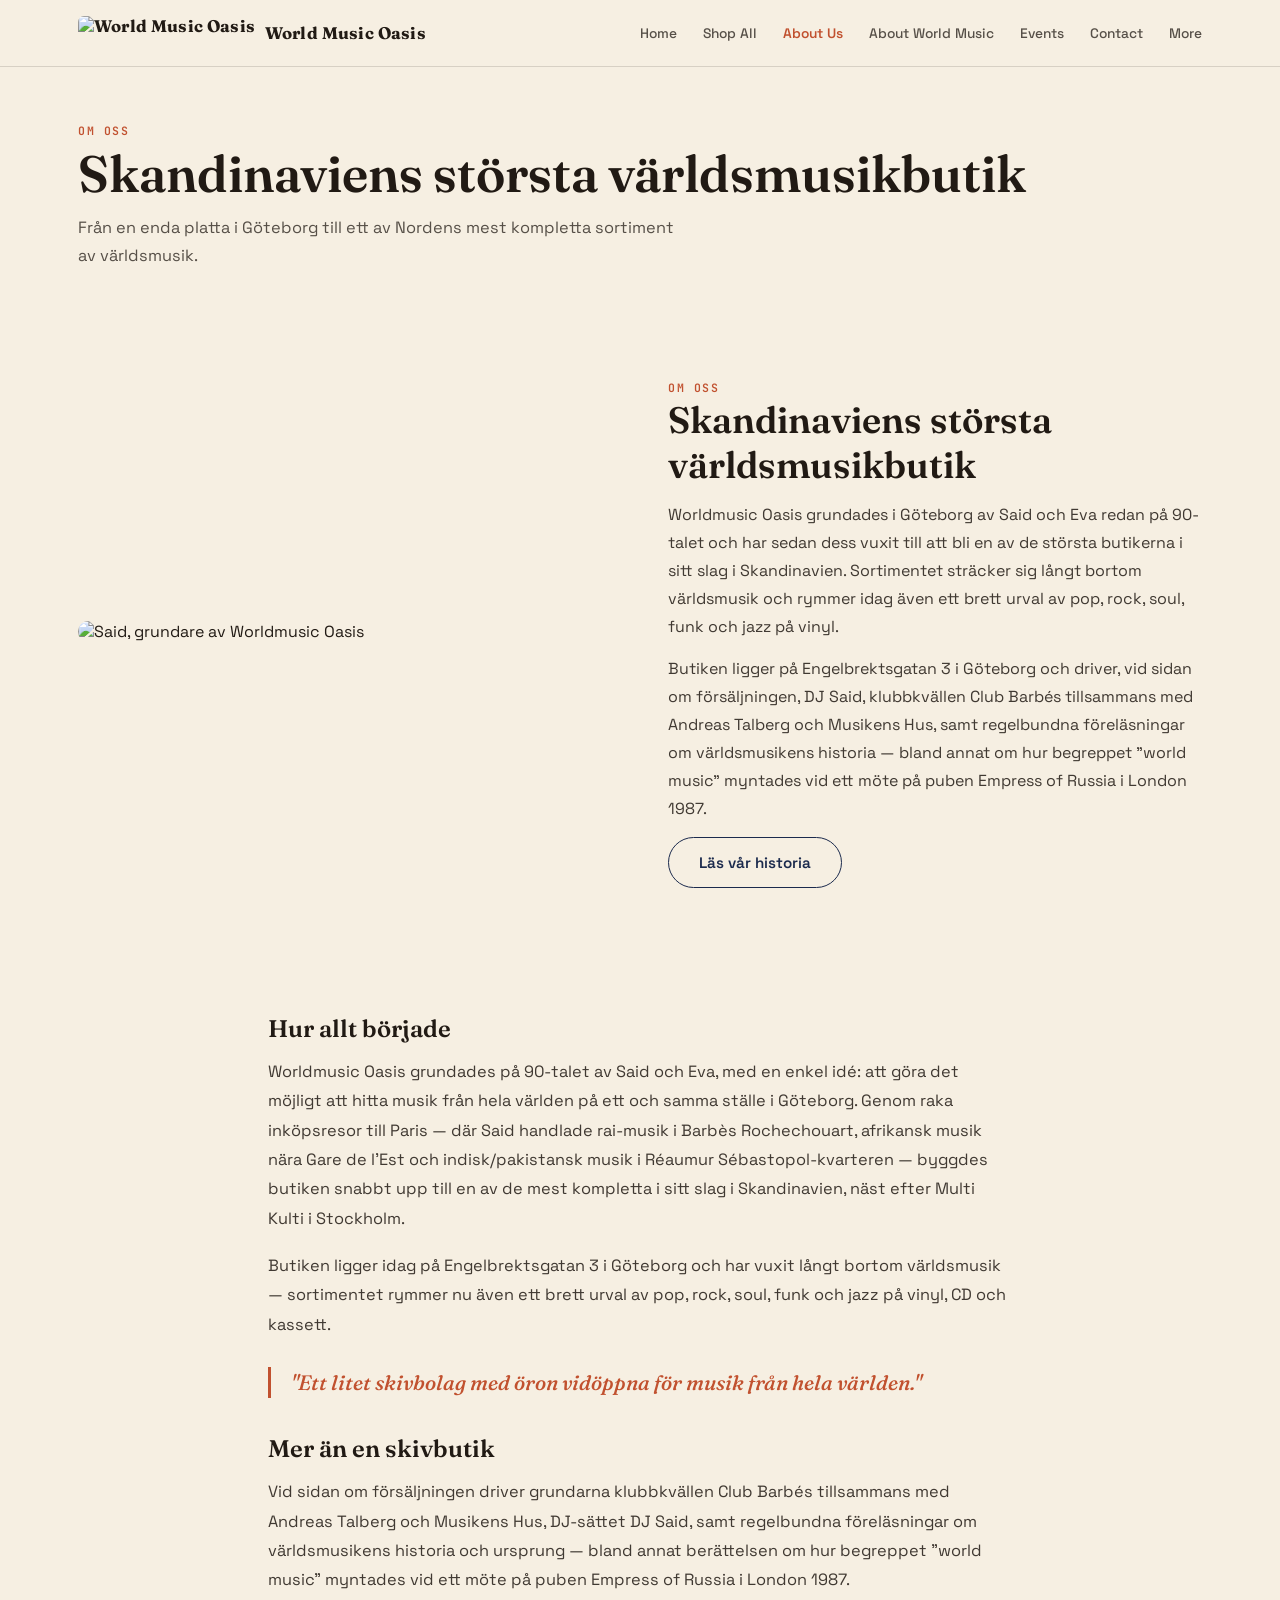
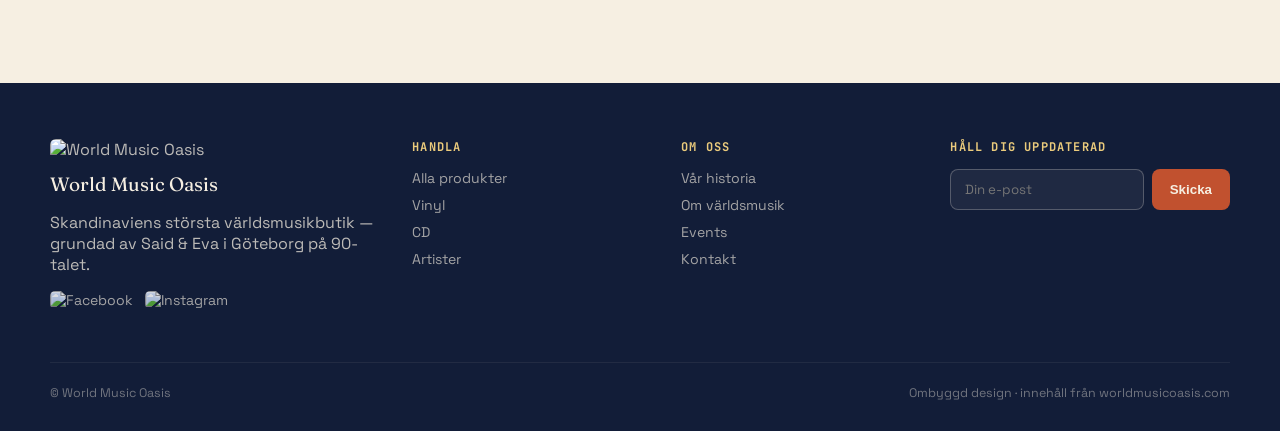
==== about-us.html @ 96581db7 "Add files via upload" ====
<!DOCTYPE html>
<html lang="sv">
<head>
<meta charset="UTF-8">
<meta name="viewport" content="width=device-width, initial-scale=1.0">
<title>About Us | Worldmusic Oasis</title>
<link rel="preconnect" href="https://fonts.googleapis.com">
<link href="https://fonts.googleapis.com/css2?family=Fraunces:ital,opsz,wght@0,9..144,300;0,9..144,450;0,9..144,600;0,9..144,700;1,9..144,500&family=Space+Grotesk:wght@400;500;600;700&family=JetBrains+Mono:wght@400;500;600&display=swap" rel="stylesheet">
<link rel="stylesheet" href="style.css">
</head>
<body>

<header>
  <div class="nav-wrap">
    <a href="index.html" style="text-decoration:none;">
      <div class="logo"><img src="https://static.wixstatic.com/media/7166f7_0f824cdf5394435f9f5b06178131a06c~mv2.gif" alt="World Music Oasis" style="height:34px; width:auto; border-radius:6px;"> World Music&nbsp;Oasis</div>
    </a>
    <nav class="links">
      <a href="index.html">Home</a>
      <a href="shop-all.html">Shop All</a>
      <a href="about-us.html">About Us</a>
      <a href="about-world-music.html">About World Music</a>
      <a href="events.html">Events</a>
      <a href="contact.html">Contact</a>
      <a href="artists.html">More</a>
    </nav>
    <button class="mobile-toggle" aria-label="Meny">☰</button>
  </div>
  <div class="mobile-links">
    <a href="index.html">Home</a>
    <a href="shop-all.html">Shop All</a>
    <a href="about-us.html">About Us</a>
    <a href="about-world-music.html">About World Music</a>
    <a href="events.html">Events</a>
    <a href="contact.html">Contact</a>
    <a href="artists.html">More</a>
  </div>
</header>

<section class="page-hero">
  <span class="eyebrow">Om oss</span>
  <h1>Skandinaviens största världsmusikbutik</h1>
  <p>Från en enda platta i Göteborg till ett av Nordens mest kompletta sortiment av världsmusik.</p>
</section>
<section class="about" id="om-oss">
  <img src="https://static.wixstatic.com/media/7166f7_7521837ab2a44d3faf1ae3227e840b29~mv2.jpeg" alt="Said, grundare av Worldmusic Oasis">
  <div class="about-copy">
    <span class="eyebrow">Om oss</span>
    <h2>Skandinaviens största världsmusikbutik</h2>
    <p>
      Worldmusic Oasis grundades i Göteborg av Said och Eva redan på 90-talet och har sedan dess
      vuxit till att bli en av de största butikerna i sitt slag i Skandinavien. Sortimentet sträcker
      sig långt bortom världsmusik och rymmer idag även ett brett urval av pop, rock, soul, funk och jazz på vinyl.
    </p>
    <p>
      Butiken ligger på Engelbrektsgatan 3 i Göteborg och driver, vid sidan om försäljningen, DJ Said,
      klubbkvällen Club Barbés tillsammans med Andreas Talberg och Musikens Hus, samt regelbundna
      föreläsningar om världsmusikens historia — bland annat om hur begreppet "world music" myntades
      vid ett möte på puben Empress of Russia i London 1987.
    </p>
    <div class="buy-row" style="margin-top:6px;">
      <a class="btn ghost" href="https://www.worldmusicoasis.com/our-story" style="text-decoration:none; display:inline-block;">Läs vår historia</a>
    </div>
  </div>
</section>

<section class="content">
  <h2>Hur allt började</h2>
  <p>
    Worldmusic Oasis grundades på 90-talet av Said och Eva, med en enkel idé: att göra det möjligt
    att hitta musik från hela världen på ett och samma ställe i Göteborg. Genom raka inköpsresor till
    Paris — där Said handlade rai-musik i Barbès Rochechouart, afrikansk musik nära Gare de l'Est och
    indisk/pakistansk musik i Réaumur Sébastopol-kvarteren — byggdes butiken snabbt upp till en av de
    mest kompletta i sitt slag i Skandinavien, näst efter Multi Kulti i Stockholm.
  </p>
  <p>
    Butiken ligger idag på Engelbrektsgatan 3 i Göteborg och har vuxit långt bortom världsmusik —
    sortimentet rymmer nu även ett brett urval av pop, rock, soul, funk och jazz på vinyl, CD och kassett.
  </p>
  <div class="pull">
    "Ett litet skivbolag med öron vidöppna för musik från hela världen."
  </div>
  <h2>Mer än en skivbutik</h2>
  <p>
    Vid sidan om försäljningen driver grundarna klubbkvällen Club Barbés tillsammans med Andreas Talberg
    och Musikens Hus, DJ-sättet DJ Said, samt regelbundna föreläsningar om världsmusikens historia och
    ursprung — bland annat berättelsen om hur begreppet "world music" myntades vid ett möte på puben
    Empress of Russia i London 1987.
  </p>
</section>

<footer>
  <div class="footer-inner">
    <div>
      <img src="https://static.wixstatic.com/media/7166f7_0f824cdf5394435f9f5b06178131a06c~mv2.gif" alt="World Music Oasis" style="height:38px; width:auto; margin-bottom:12px; border-radius:6px;">
      <div class="footer-brand">World Music&nbsp;Oasis</div>
      <p>Skandinaviens största världsmusikbutik — grundad av Said &amp; Eva i Göteborg på 90-talet.</p>
      <div style="display:flex; gap:12px; margin-top:16px;">
        <a href="https://www.facebook.com/Worldmusic-oasis-79179669321"><img src="https://static.wixstatic.com/media/0fdef751204647a3bbd7eaa2827ed4f9.png" alt="Facebook" style="width:22px; height:22px; border-radius:5px;"></a>
        <a href="https://www.instagram.com/worldmusic_oasis/"><img src="https://static.wixstatic.com/media/01c3aff52f2a4dffa526d7a9843d46ea.png" alt="Instagram" style="width:22px; height:22px; border-radius:5px;"></a>
      </div>
    </div>
    <div>
      <h4>Handla</h4>
      <a href="shop-all.html">Alla produkter</a>
      <a href="shop-all.html">Vinyl</a>
      <a href="shop-all.html">CD</a>
      <a href="shop-all.html">Artister</a>
    </div>
    <div>
      <h4>Om oss</h4>
      <a href="about-us.html">Vår historia</a>
      <a href="about-world-music.html">Om världsmusik</a>
      <a href="events.html">Events</a>
      <a href="contact.html">Kontakt</a>
    </div>
    <div>
      <h4>Håll dig uppdaterad</h4>
      <div class="newsletter">
        <input type="email" placeholder="Din e-post" />
        <button>Skicka</button>
      </div>
    </div>
  </div>
  <div class="bottom-line">
    <span>© World Music Oasis</span>
    <span>Ombyggd design · innehåll från worldmusicoasis.com</span>
  </div>
</footer>

<script src="stripe-config.js"></script>
<script src="site.js"></script>
</body>
</html>
---- style.css ----
:root{
    --indigo:#1B2A4D;
    --indigo-deep:#121D38;
    --gold:#D9A62E;
    --gold-soft:#EBCB7C;
    --rust:#C1512F;
    --cream:#F6EFE2;
    --cream-dim:#EDE3CE;
    --ink:#211A14;
    --line:rgba(33,26,20,0.14);
  }
  *{box-sizing:border-box;}
  html{scroll-behavior:smooth;}
  body{
    margin:0;
    background:var(--cream);
    color:var(--ink);
    font-family:'Space Grotesk', sans-serif;
    -webkit-font-smoothing:antialiased;
  }
  a{color:inherit;}
  .eyebrow{
    font-family:'JetBrains Mono', monospace;
    letter-spacing:0.14em;
    text-transform:uppercase;
    font-size:0.72rem;
    color:var(--rust);
    font-weight:600;
  }
  h1,h2,h3{
    font-family:'Fraunces', serif;
    margin:0;
    font-weight:600;
  }

  /* ---------- background texture ---------- */
  .adire-bg{
    background-color:var(--indigo);
    background-image:
      repeating-linear-gradient(45deg, rgba(217,166,46,0.05) 0px, rgba(217,166,46,0.05) 2px, transparent 2px, transparent 22px),
      repeating-linear-gradient(-45deg, rgba(217,166,46,0.05) 0px, rgba(217,166,46,0.05) 2px, transparent 2px, transparent 22px);
  }

  /* ---------- nav ---------- */
  header{
    position:sticky; top:0; z-index:50;
    background:rgba(246,239,226,0.92);
    backdrop-filter:blur(8px);
    border-bottom:1px solid var(--line);
  }
  .nav-wrap{
    max-width:1180px; margin:0 auto;
    display:flex; align-items:center; justify-content:space-between;
    padding:16px 28px;
  }
  .logo{
    display:flex; align-items:center; gap:10px;
    font-family:'Fraunces', serif; font-weight:700; font-size:1.05rem;
    letter-spacing:0.01em;
  }
  .logo .mark{
    width:30px; height:30px; border-radius:50%;
    background:conic-gradient(var(--indigo) 0 25%, var(--gold) 0 50%, var(--rust) 0 75%, var(--indigo) 0 100%);
    position:relative;
  }
  .logo .mark::after{
    content:''; position:absolute; inset:38%; background:var(--cream); border-radius:50%;
  }
  nav.links{ display:flex; gap:26px; font-size:0.86rem; font-weight:500;}
  nav.links a{ text-decoration:none; opacity:0.75; transition:opacity .2s;}
  nav.links a:hover{ opacity:1; color:var(--rust);}
  @media (max-width:760px){ nav.links{ display:none; } }

  /* ---------- hero ---------- */
  .hero{
    max-width:1180px; margin:0 auto;
    padding:56px 28px 40px;
    display:grid; grid-template-columns:1fr 1fr; gap:56px;
    align-items:center;
  }
  @media (max-width:900px){ .hero{ grid-template-columns:1fr; gap:36px; padding-top:32px;} }

  .platter-stage{
    position:relative; display:flex; align-items:center; justify-content:center;
    aspect-ratio:1/1;
  }
  .vinyl{
    width:88%; aspect-ratio:1/1; border-radius:50%;
    background:
      repeating-radial-gradient(circle at center, #0c0c0c 0px, #0c0c0c 1px, #1a1a1a 2px, #1a1a1a 3px);
    box-shadow:0 30px 60px -20px rgba(18,29,56,0.55), inset 0 0 0 2px rgba(255,255,255,0.04);
    position:relative;
    animation:spin 9s linear infinite;
    animation-play-state:paused;
  }
  .platter-stage:hover .vinyl, .platter-stage.playing .vinyl{ animation-play-state:running; }
  @keyframes spin{ to{ transform:rotate(360deg);} }
  .label{
    position:absolute; inset:0; margin:auto; width:40%; height:40%; border-radius:50%;
    background-image:url('https://static.wixstatic.com/media/7166f7_14593338bad542749aed587544c12a95~mv2.jpg/v1/fit/w_500,h_500,q_90/file.jpg');
    background-size:cover; background-position:center;
    box-shadow:0 0 0 3px var(--gold), 0 0 0 5px rgba(0,0,0,0.4);
  }
  .label::after{
    content:''; position:absolute; inset:0; margin:auto; width:14%; height:14%;
    background:var(--cream); border-radius:50%; box-shadow:0 0 0 2px rgba(0,0,0,0.5);
  }
  .tonearm{
    position:absolute; top:-4%; right:2%; width:34%; height:34%;
    transform-origin:88% 12%;
    transform:rotate(-24deg);
    transition:transform .6s cubic-bezier(.4,0,.2,1);
    filter:drop-shadow(0 8px 10px rgba(0,0,0,0.35));
  }
  .platter-stage:hover .tonearm, .platter-stage.playing .tonearm{ transform:rotate(4deg); }
  .play-hint{
    margin-top:14px; text-align:center; font-family:'JetBrains Mono',monospace;
    font-size:0.72rem; letter-spacing:0.08em; text-transform:uppercase; opacity:0.55;
  }

  .hero-copy .eyebrow{ margin-bottom:14px; display:block; }
  .hero-copy h1{
    font-size:clamp(2.6rem, 5vw, 4rem);
    line-height:0.98;
    letter-spacing:-0.01em;
  }
  .hero-copy .subtitle{
    font-family:'Fraunces', serif; font-style:italic; font-weight:450;
    font-size:1.6rem; color:var(--rust); margin-top:6px;
  }
  .meta-row{
    display:flex; flex-wrap:wrap; gap:10px; margin:22px 0 26px;
  }
  .pill{
    font-family:'JetBrains Mono', monospace; font-size:0.72rem; letter-spacing:0.04em;
    padding:6px 12px; border-radius:999px; border:1px solid var(--line);
    background:rgba(255,255,255,0.5);
  }
  .pill.condition{ background:var(--indigo); color:var(--cream); border-color:var(--indigo); }

  .buy-row{
    display:flex; align-items:center; gap:22px; margin-top:8px; flex-wrap:wrap;
  }
  .price-tag{
    font-family:'Fraunces', serif; font-weight:700; font-size:2.1rem; color:var(--indigo);
    position:relative;
  }
  .price-tag sup{ font-size:0.9rem; top:-0.9em; }
  .btn{
    font-family:'Space Grotesk', sans-serif; font-weight:600; font-size:0.95rem;
    padding:15px 30px; border-radius:999px; border:none; cursor:pointer;
    background:var(--rust); color:var(--cream);
    transition:transform .18s ease, box-shadow .18s ease;
    box-shadow:0 10px 20px -8px rgba(193,81,47,0.55);
  }
  .btn:hover{ transform:translateY(-2px); box-shadow:0 14px 26px -8px rgba(193,81,47,0.6); }
  .btn.ghost{
    background:transparent; color:var(--indigo); border:1.5px solid var(--indigo);
    box-shadow:none;
  }
  .btn.ghost:hover{ background:var(--indigo); color:var(--cream); }

  /* ---------- details strip ---------- */
  .strip{
    max-width:1180px; margin:10px auto 0; padding:0 28px 60px;
  }
  .cards{
    display:grid; grid-template-columns:repeat(4,1fr); gap:16px;
  }
  @media (max-width:760px){ .cards{ grid-template-columns:repeat(2,1fr); } }
  .card{
    background:var(--cream-dim);
    border:1px solid var(--line);
    border-radius:16px;
    padding:20px;
  }
  .card .eyebrow{ margin-bottom:8px; }
  .card .val{ font-family:'Fraunces', serif; font-size:1.15rem; }

  /* ---------- story section ---------- */
  .story{
    color:var(--cream);
    padding:80px 28px;
  }
  .story-inner{
    max-width:900px; margin:0 auto;
  }
  .story .eyebrow{ color:var(--gold-soft); }
  .story h2{
    font-size:clamp(1.8rem,3.4vw,2.6rem);
    margin:14px 0 28px;
    color:var(--cream);
  }
  .story p{
    font-size:1.05rem; line-height:1.75; color:rgba(246,239,226,0.86);
    margin:0 0 20px; max-width:66ch;
  }
  .pull{
    font-family:'Fraunces', serif; font-style:italic; font-weight:500;
    font-size:1.5rem; color:var(--gold-soft); line-height:1.4;
    border-left:3px solid var(--rust); padding-left:22px; margin:34px 0;
    max-width:56ch;
  }

  .timeline{
    display:grid; grid-template-columns:repeat(4,1fr); gap:22px; margin-top:48px;
  }
  @media (max-width:820px){ .timeline{ grid-template-columns:repeat(2,1fr);} }
  .tl-item{ border-top:1px solid rgba(246,239,226,0.25); padding-top:14px; }
  .tl-year{ font-family:'JetBrains Mono',monospace; color:var(--gold); font-size:0.85rem; }
  .tl-text{ font-size:0.9rem; color:rgba(246,239,226,0.78); margin-top:6px; line-height:1.5;}

  /* ---------- more / related ---------- */
  .more{
    max-width:1180px; margin:0 auto; padding:70px 28px;
  }
  .more h3{ font-size:1.5rem; margin-bottom:6px; }
  .more p.lead{ opacity:0.65; margin:0 0 30px; font-size:0.95rem; }
  .browse-row{
    display:flex; gap:14px; flex-wrap:wrap;
  }
  .browse-chip{
    padding:12px 20px; border-radius:12px; border:1px solid var(--line);
    background:var(--cream-dim); text-decoration:none; font-size:0.9rem; font-weight:500;
    display:flex; align-items:center; gap:8px;
    transition:background .2s, border-color .2s;
  }
  .browse-chip:hover{ background:var(--indigo); color:var(--cream); border-color:var(--indigo); }
  .dot{ width:7px; height:7px; border-radius:50%; background:var(--rust); }

  /* ---------- footer ---------- */
  footer{
    background:var(--indigo-deep); color:rgba(246,239,226,0.75);
    padding:56px 28px 30px;
  }
  .footer-inner{
    max-width:1180px; margin:0 auto;
    display:grid; grid-template-columns:1.4fr 1fr 1fr 1.2fr; gap:36px;
  }
  @media (max-width:820px){ .footer-inner{ grid-template-columns:1fr 1fr; } }
  footer h4{
    font-family:'JetBrains Mono',monospace; font-size:0.75rem; letter-spacing:0.1em;
    text-transform:uppercase; color:var(--gold-soft); margin:0 0 14px;
  }
  footer a{ display:block; text-decoration:none; font-size:0.88rem; margin-bottom:9px; opacity:0.85; }
  footer a:hover{ opacity:1; color:var(--gold-soft); }
  .footer-brand{ font-family:'Fraunces',serif; font-size:1.2rem; color:var(--cream); margin-bottom:10px; }
  .footer-brand p{ font-size:0.88rem; line-height:1.6; max-width:34ch; opacity:0.7; }
  .newsletter{ display:flex; gap:8px; margin-top:14px; }
  .newsletter input{
    flex:1; padding:11px 14px; border-radius:8px; border:1px solid rgba(246,239,226,0.25);
    background:rgba(246,239,226,0.06); color:var(--cream); font-family:'Space Grotesk';
  }
  .newsletter button{
    padding:11px 18px; border-radius:8px; border:none; background:var(--rust); color:var(--cream);
    font-weight:600; cursor:pointer;
  }
  /* ---------- news / recommends ---------- */
  .news{
    max-width:1180px; margin:0 auto; padding:20px 28px 10px;
  }
  .news h3{ font-size:1.5rem; margin-bottom:6px; }
  .news p.lead{ opacity:0.65; margin:0 0 26px; font-size:0.95rem; }
  .news-grid{
    display:grid; grid-template-columns:repeat(3,1fr); gap:18px;
  }
  @media (max-width:820px){ .news-grid{ grid-template-columns:1fr; } }
  .news-card{
    border-radius:16px; overflow:hidden; background:var(--cream-dim);
    border:1px solid var(--line); text-decoration:none; color:var(--ink);
    display:block; transition:transform .2s ease;
  }
  .news-card:hover{ transform:translateY(-4px); }
  .news-card img{ width:100%; aspect-ratio:16/11; object-fit:cover; display:block; }
  .news-card .body{ padding:16px 18px 20px; }
  .news-card .eyebrow{ margin-bottom:6px; display:block; }
  .news-card .ttl{ font-family:'Fraunces',serif; font-size:1.05rem; line-height:1.3; }

  /* ---------- explore tiles ---------- */
  .explore{
    max-width:1180px; margin:0 auto; padding:60px 28px 10px;
  }
  .explore h3{ font-size:1.5rem; margin-bottom:6px; }
  .explore p.lead{ opacity:0.65; margin:0 0 26px; font-size:0.95rem; }
  .tile-grid{
    display:grid; grid-template-columns:repeat(6,1fr); gap:14px;
  }
  @media (max-width:900px){ .tile-grid{ grid-template-columns:repeat(3,1fr);} }
  @media (max-width:520px){ .tile-grid{ grid-template-columns:repeat(2,1fr);} }
  .tile{
    position:relative; border-radius:50%; aspect-ratio:1/1; overflow:hidden;
    text-decoration:none; display:block; box-shadow:0 10px 22px -12px rgba(33,26,20,0.35);
    border:3px solid var(--cream);
    outline:1px solid var(--line);
  }
  .tile img{ width:100%; height:100%; object-fit:cover; display:block; filter:saturate(0.92); transition:transform .35s ease, filter .35s ease; }
  .tile:hover img{ transform:scale(1.08); filter:saturate(1.1); }
  .tile .cap{
    position:absolute; left:0; right:0; bottom:0; padding:0 0 12px; text-align:center;
    font-family:'JetBrains Mono',monospace; font-size:0.66rem; letter-spacing:0.05em; text-transform:uppercase;
    color:#fff; text-shadow:0 2px 6px rgba(0,0,0,0.65);
  }

  /* ---------- partners ---------- */
  .partners{
    background:var(--cream-dim); border-top:1px solid var(--line); border-bottom:1px solid var(--line);
    margin-top:60px; padding:44px 28px;
  }
  .partners-inner{ max-width:1180px; margin:0 auto; }
  .partners .eyebrow{ display:block; margin-bottom:18px; text-align:center; }
  .logo-row{
    display:flex; flex-wrap:wrap; align-items:center; justify-content:center; gap:34px;
  }
  .logo-row img{
    height:34px; width:auto; object-fit:contain;
    filter:grayscale(1) opacity(0.55);
    transition:filter .2s ease;
  }
  .logo-row img:hover{ filter:grayscale(0) opacity(1); }

  /* ---------- product grid ---------- */
  .shop{
    max-width:1180px; margin:0 auto; padding:8px 28px 10px;
  }
  .shop-head{
    display:flex; align-items:flex-end; justify-content:space-between; gap:20px;
    margin-bottom:26px; flex-wrap:wrap;
  }
  .shop-head h2{ font-size:clamp(1.7rem,3vw,2.3rem); }
  .shop-head .see-all{
    font-family:'JetBrains Mono',monospace; font-size:0.78rem; letter-spacing:0.05em;
    text-transform:uppercase; text-decoration:none; color:var(--rust); border-bottom:1px solid var(--rust);
    padding-bottom:2px; white-space:nowrap;
  }
  .product-grid{
    display:grid; grid-template-columns:repeat(4,1fr); gap:22px;
  }
  @media (max-width:960px){ .product-grid{ grid-template-columns:repeat(3,1fr);} }
  @media (max-width:680px){ .product-grid{ grid-template-columns:repeat(2,1fr);} }
  .p-card{
    text-decoration:none; color:var(--ink); display:block;
    background:var(--cream-dim);
    border:1px solid var(--line);
    border-radius:18px;
    padding:22px 18px 18px;
    text-align:center;
    position:relative;
    transition:transform .2s ease, box-shadow .2s ease;
  }
  .p-card:hover{ transform:translateY(-5px); box-shadow:0 18px 30px -18px rgba(33,26,20,0.35); }
  .p-card .disc{
    width:120px; height:120px; margin:0 auto 16px; border-radius:50%;
    position:relative; background:#111;
    box-shadow:0 10px 18px -8px rgba(0,0,0,0.45);
  }
  .p-card .disc img{
    position:absolute; inset:0; margin:auto; width:62%; height:62%; border-radius:50%;
    object-fit:cover; box-shadow:0 0 0 2px var(--gold);
  }
  .p-card .disc::after{
    content:''; position:absolute; inset:0; margin:auto; width:10%; height:10%;
    background:var(--cream-dim); border-radius:50%;
  }
  .p-card .badge{
    position:absolute; top:14px; left:14px;
    font-family:'JetBrains Mono',monospace; font-size:0.62rem; letter-spacing:0.04em; text-transform:uppercase;
    background:var(--indigo); color:var(--cream); padding:3px 9px; border-radius:999px;
  }
  .p-card .name{ font-family:'Fraunces',serif; font-size:1rem; line-height:1.3; min-height:2.5em; }
  .p-card .price{
    font-family:'JetBrains Mono',monospace; font-size:0.85rem; color:var(--rust); margin-top:8px; font-weight:600;
  }
  .buy-btn{
    display:block; margin-top:14px; text-decoration:none;
    font-family:'Space Grotesk',sans-serif; font-weight:600; font-size:0.85rem;
    padding:10px 0; border-radius:999px; background:var(--rust); color:var(--cream);
    transition:transform .15s ease, background .15s ease;
  }
  .buy-btn:hover{ transform:translateY(-1px); background:#a8461f; }
  .buy-btn.soon{
    background:transparent; color:var(--ink); opacity:0.45; border:1.5px dashed var(--line); cursor:not-allowed;
  }
  .buy-btn.soon:hover{ transform:none; background:transparent; }
  .pay-badges{
    display:flex; align-items:center; justify-content:center; gap:6px; margin-top:8px;
    font-family:'JetBrains Mono',monospace; font-size:0.6rem; letter-spacing:0.03em; opacity:0.5;
  }

  /* ---------- about ---------- */
  .about{
    max-width:1180px; margin:0 auto; padding:70px 28px;
    display:grid; grid-template-columns:1fr 1fr; gap:56px; align-items:center;
  }
  @media (max-width:860px){ .about{ grid-template-columns:1fr; } }
  .about img{ width:100%; border-radius:18px; display:block; box-shadow:0 20px 40px -20px rgba(33,26,20,0.4); }
  .about-copy p{ font-size:1rem; line-height:1.75; opacity:0.85; margin:14px 0; }
  .about-copy h2{ font-size:clamp(1.7rem,3vw,2.3rem); margin-bottom:4px; }

  /* ---------- contact ---------- */
  .contact{
    max-width:1180px; margin:0 auto; padding:70px 28px;
    display:grid; grid-template-columns:1fr 1fr; gap:40px;
  }
  @media (max-width:820px){ .contact{ grid-template-columns:1fr; } }
  .contact h2{ font-size:clamp(1.7rem,3vw,2.3rem); margin-bottom:16px; }
  .contact-card{
    background:var(--indigo); color:var(--cream); border-radius:20px; padding:34px;
  }
  .contact-card .row{ display:flex; gap:14px; margin-bottom:18px; align-items:flex-start; }
  .contact-card .row .lbl{
    font-family:'JetBrains Mono',monospace; font-size:0.7rem; letter-spacing:0.06em; text-transform:uppercase;
    color:var(--gold-soft); min-width:88px;
  }
  .contact-card .row .val{ font-size:0.98rem; line-height:1.5; opacity:0.92; }
  .contact-card a{ color:var(--cream); text-decoration:underline; }
  .contact-form{ background:var(--cream-dim); border:1px solid var(--line); border-radius:20px; padding:34px; }
  .contact-form input, .contact-form textarea{
    width:100%; padding:12px 14px; border-radius:10px; border:1px solid var(--line);
    background:#fff; font-family:'Space Grotesk'; margin-bottom:14px; font-size:0.92rem;
  }
  .contact-form textarea{ min-height:100px; resize:vertical; }
  .contact-form button{
    font-family:'Space Grotesk'; font-weight:600; font-size:0.92rem; padding:13px 26px;
    border-radius:999px; border:none; background:var(--rust); color:var(--cream); cursor:pointer;
  }

  .bottom-line{
    max-width:1180px; margin:44px auto 0; padding-top:22px;
    border-top:1px solid rgba(246,239,226,0.12);
    display:flex; justify-content:space-between; font-size:0.78rem; opacity:0.55; flex-wrap:wrap; gap:10px;
  }

/* ---------- nav active state + mobile menu ---------- */
nav.links a.active{ opacity:1; color:var(--rust); font-weight:600; }
.mobile-toggle{ display:none; background:none; border:none; font-size:1.4rem; cursor:pointer; color:var(--indigo); }
@media (max-width:760px){
  .mobile-toggle{ display:block; }
}
.mobile-links{
  display:none; flex-direction:column; gap:2px; padding:10px 28px 18px;
  border-top:1px solid var(--line); background:var(--cream);
}
.mobile-links.open{ display:flex; }
.mobile-links a{
  padding:12px 4px; text-decoration:none; color:var(--ink); font-size:0.95rem;
  border-bottom:1px solid var(--line);
}
.mobile-links a.active{ color:var(--rust); font-weight:600; }

/* ---------- page hero (non-home pages) ---------- */
.page-hero{
  max-width:1180px; margin:0 auto; padding:56px 28px 20px;
}
.page-hero .eyebrow{ display:block; margin-bottom:10px; }
.page-hero h1{ font-size:clamp(2.2rem,4.2vw,3.2rem); line-height:1.02; }
.page-hero p{ font-size:1.02rem; opacity:0.75; max-width:60ch; margin-top:14px; line-height:1.7; }

/* ---------- simple content page ---------- */
.content{
  max-width:800px; margin:0 auto; padding:20px 28px 70px;
}
.content h2{ font-size:1.5rem; margin:36px 0 14px; }
.content p{ font-size:1.02rem; line-height:1.8; opacity:0.85; margin:0 0 18px; }
.content .pull{
  font-family:'Fraunces', serif; font-style:italic; font-weight:500;
  font-size:1.3rem; color:var(--rust); line-height:1.5;
  border-left:3px solid var(--rust); padding-left:20px; margin:28px 0;
}
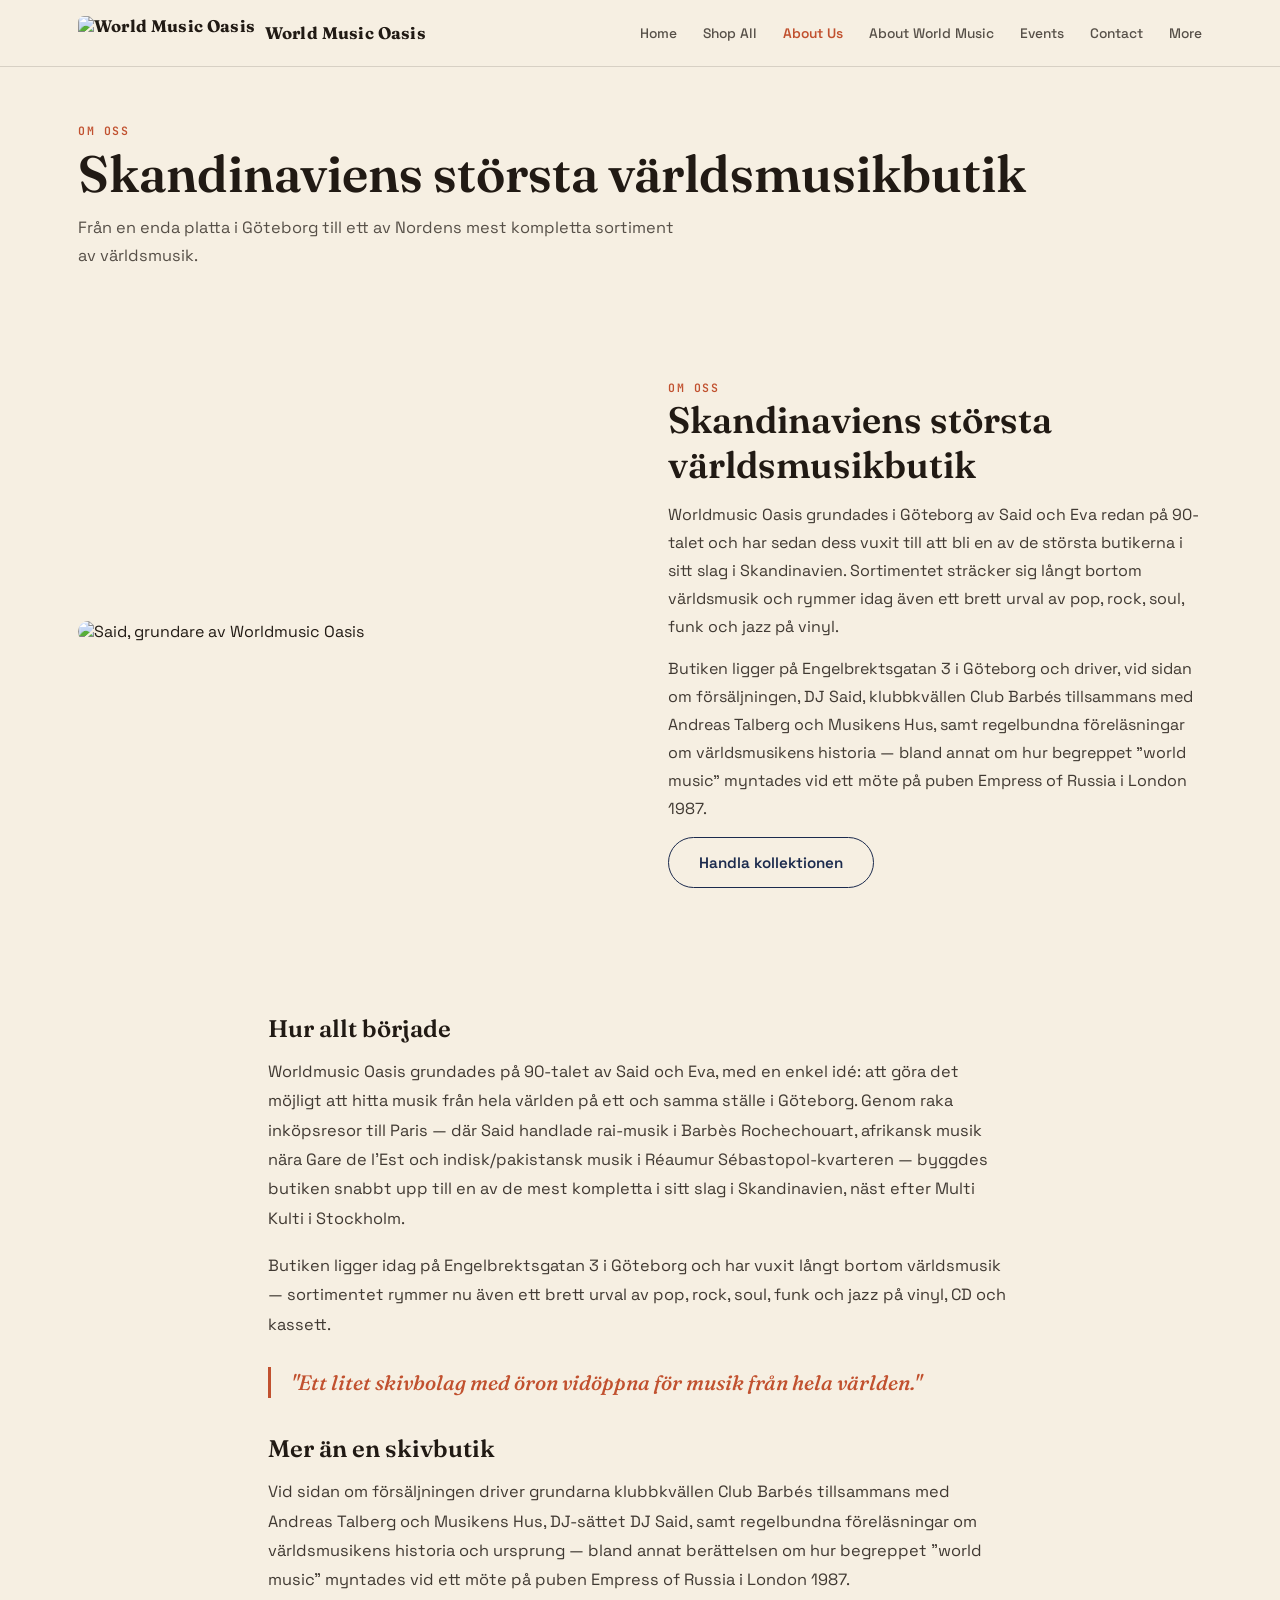
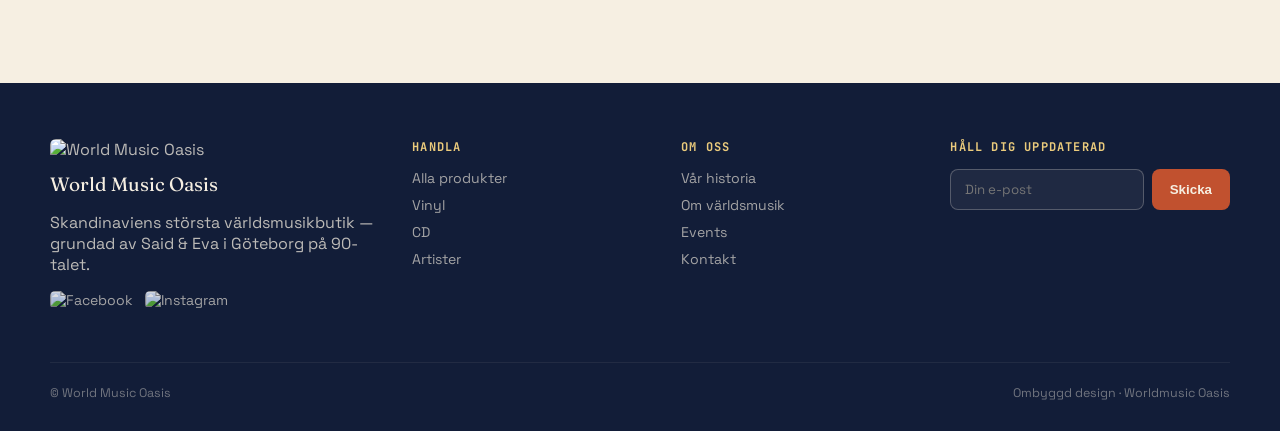
==== commit 186789db: "Add files via upload" ====
--- a/about-us.html
+++ b/about-us.html
@@ -59,7 +59,7 @@
       vid ett möte på puben Empress of Russia i London 1987.
     </p>
     <div class="buy-row" style="margin-top:6px;">
-      <a class="btn ghost" href="https://www.worldmusicoasis.com/our-story" style="text-decoration:none; display:inline-block;">Läs vår historia</a>
+      <a class="btn ghost" href="shop-all.html" style="text-decoration:none; display:inline-block;">Handla kollektionen</a>
     </div>
   </div>
 </section>
@@ -124,7 +124,7 @@
   </div>
   <div class="bottom-line">
     <span>© World Music Oasis</span>
-    <span>Ombyggd design · innehåll från worldmusicoasis.com</span>
+    <span>Ombyggd design · Worldmusic Oasis</span>
   </div>
 </footer>
 
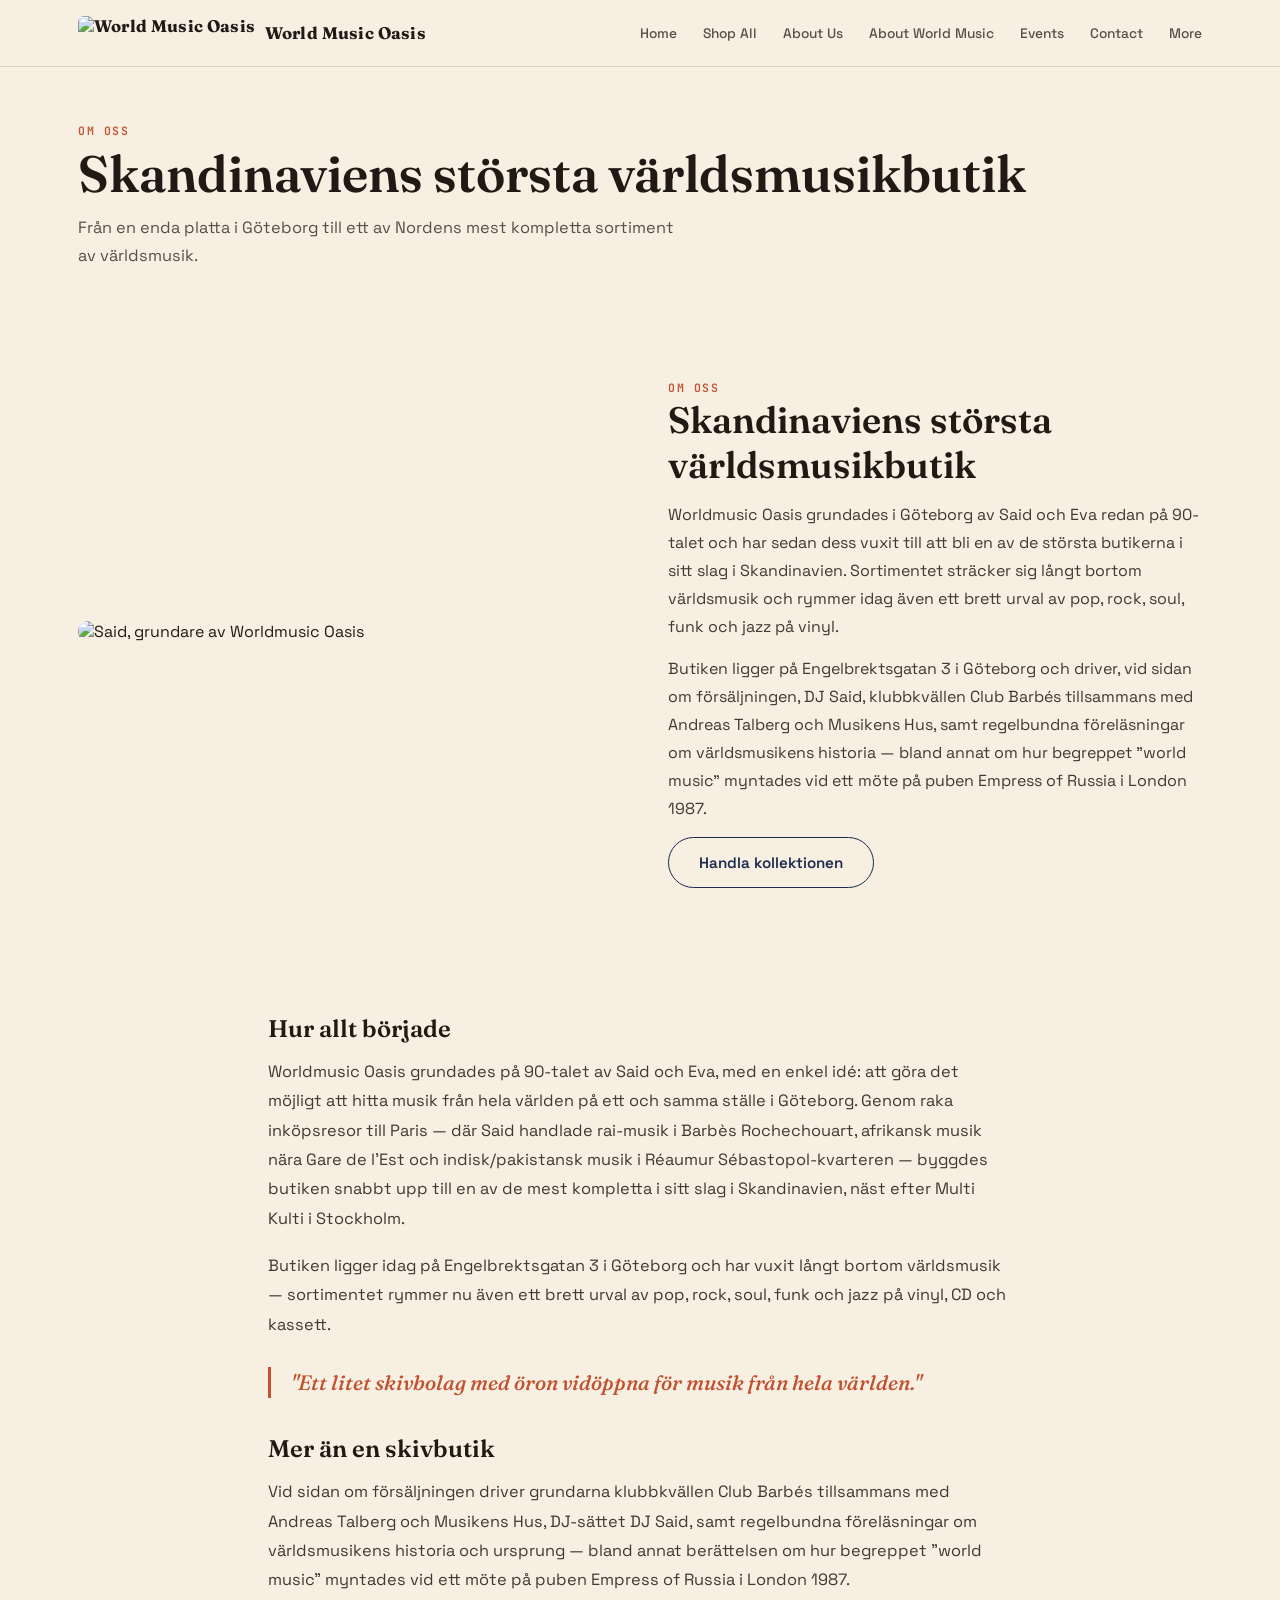
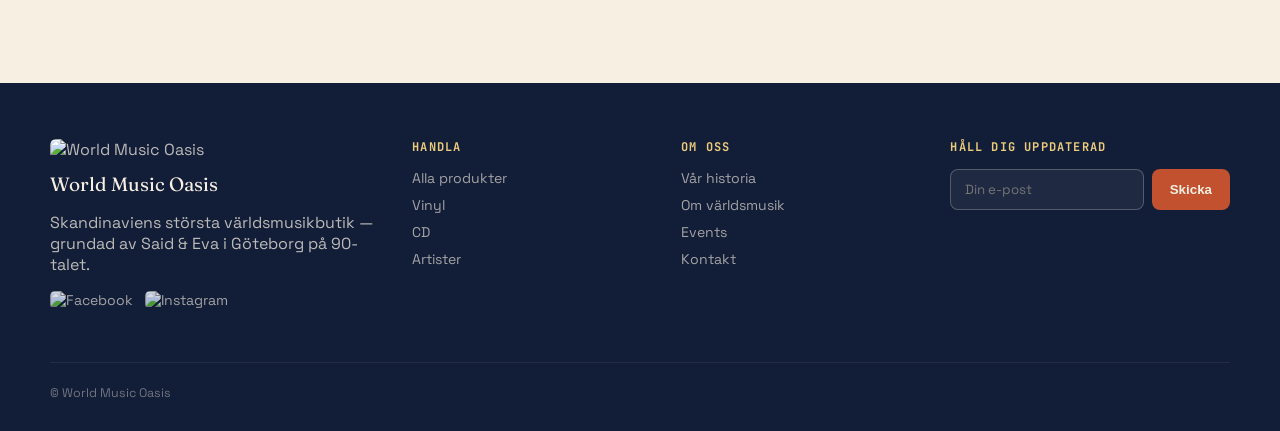
==== commit d67f155a: "Add files via upload" ====
--- a/about-us.html
+++ b/about-us.html
@@ -12,28 +12,28 @@
 
 <header>
   <div class="nav-wrap">
-    <a href="index.html" style="text-decoration:none;">
+    <a href="https://husseinx1970.github.io/worldmusicoasis/index.html" style="text-decoration:none;">
       <div class="logo"><img src="https://static.wixstatic.com/media/7166f7_0f824cdf5394435f9f5b06178131a06c~mv2.gif" alt="World Music Oasis" style="height:34px; width:auto; border-radius:6px;"> World Music&nbsp;Oasis</div>
     </a>
     <nav class="links">
-      <a href="index.html">Home</a>
-      <a href="shop-all.html">Shop All</a>
-      <a href="about-us.html">About Us</a>
-      <a href="about-world-music.html">About World Music</a>
-      <a href="events.html">Events</a>
-      <a href="contact.html">Contact</a>
-      <a href="artists.html">More</a>
+      <a href="https://husseinx1970.github.io/worldmusicoasis/index.html">Home</a>
+      <a href="https://husseinx1970.github.io/worldmusicoasis/shop-all.html">Shop All</a>
+      <a href="https://husseinx1970.github.io/worldmusicoasis/about-us.html">About Us</a>
+      <a href="https://husseinx1970.github.io/worldmusicoasis/about-world-music.html">About World Music</a>
+      <a href="https://husseinx1970.github.io/worldmusicoasis/events.html">Events</a>
+      <a href="https://husseinx1970.github.io/worldmusicoasis/contact.html">Contact</a>
+      <a href="https://husseinx1970.github.io/worldmusicoasis/artists.html">More</a>
     </nav>
     <button class="mobile-toggle" aria-label="Meny">☰</button>
   </div>
   <div class="mobile-links">
-    <a href="index.html">Home</a>
-    <a href="shop-all.html">Shop All</a>
-    <a href="about-us.html">About Us</a>
-    <a href="about-world-music.html">About World Music</a>
-    <a href="events.html">Events</a>
-    <a href="contact.html">Contact</a>
-    <a href="artists.html">More</a>
+    <a href="https://husseinx1970.github.io/worldmusicoasis/index.html">Home</a>
+    <a href="https://husseinx1970.github.io/worldmusicoasis/shop-all.html">Shop All</a>
+    <a href="https://husseinx1970.github.io/worldmusicoasis/about-us.html">About Us</a>
+    <a href="https://husseinx1970.github.io/worldmusicoasis/about-world-music.html">About World Music</a>
+    <a href="https://husseinx1970.github.io/worldmusicoasis/events.html">Events</a>
+    <a href="https://husseinx1970.github.io/worldmusicoasis/contact.html">Contact</a>
+    <a href="https://husseinx1970.github.io/worldmusicoasis/artists.html">More</a>
   </div>
 </header>
 
@@ -59,7 +59,7 @@
       vid ett möte på puben Empress of Russia i London 1987.
     </p>
     <div class="buy-row" style="margin-top:6px;">
-      <a class="btn ghost" href="shop-all.html" style="text-decoration:none; display:inline-block;">Handla kollektionen</a>
+      <a class="btn ghost" href="https://husseinx1970.github.io/worldmusicoasis/shop-all.html" style="text-decoration:none; display:inline-block;">Handla kollektionen</a>
     </div>
   </div>
 </section>
@@ -102,17 +102,17 @@
     </div>
     <div>
       <h4>Handla</h4>
-      <a href="shop-all.html">Alla produkter</a>
-      <a href="shop-all.html">Vinyl</a>
-      <a href="shop-all.html">CD</a>
-      <a href="shop-all.html">Artister</a>
+      <a href="https://husseinx1970.github.io/worldmusicoasis/shop-all.html">Alla produkter</a>
+      <a href="https://husseinx1970.github.io/worldmusicoasis/shop-all.html">Vinyl</a>
+      <a href="https://husseinx1970.github.io/worldmusicoasis/shop-all.html">CD</a>
+      <a href="https://husseinx1970.github.io/worldmusicoasis/shop-all.html">Artister</a>
     </div>
     <div>
       <h4>Om oss</h4>
-      <a href="about-us.html">Vår historia</a>
-      <a href="about-world-music.html">Om världsmusik</a>
-      <a href="events.html">Events</a>
-      <a href="contact.html">Kontakt</a>
+      <a href="https://husseinx1970.github.io/worldmusicoasis/about-us.html">Vår historia</a>
+      <a href="https://husseinx1970.github.io/worldmusicoasis/about-world-music.html">Om världsmusik</a>
+      <a href="https://husseinx1970.github.io/worldmusicoasis/events.html">Events</a>
+      <a href="https://husseinx1970.github.io/worldmusicoasis/contact.html">Kontakt</a>
     </div>
     <div>
       <h4>Håll dig uppdaterad</h4>
@@ -124,7 +124,6 @@
   </div>
   <div class="bottom-line">
     <span>© World Music Oasis</span>
-    <span>Ombyggd design · Worldmusic Oasis</span>
   </div>
 </footer>
 
